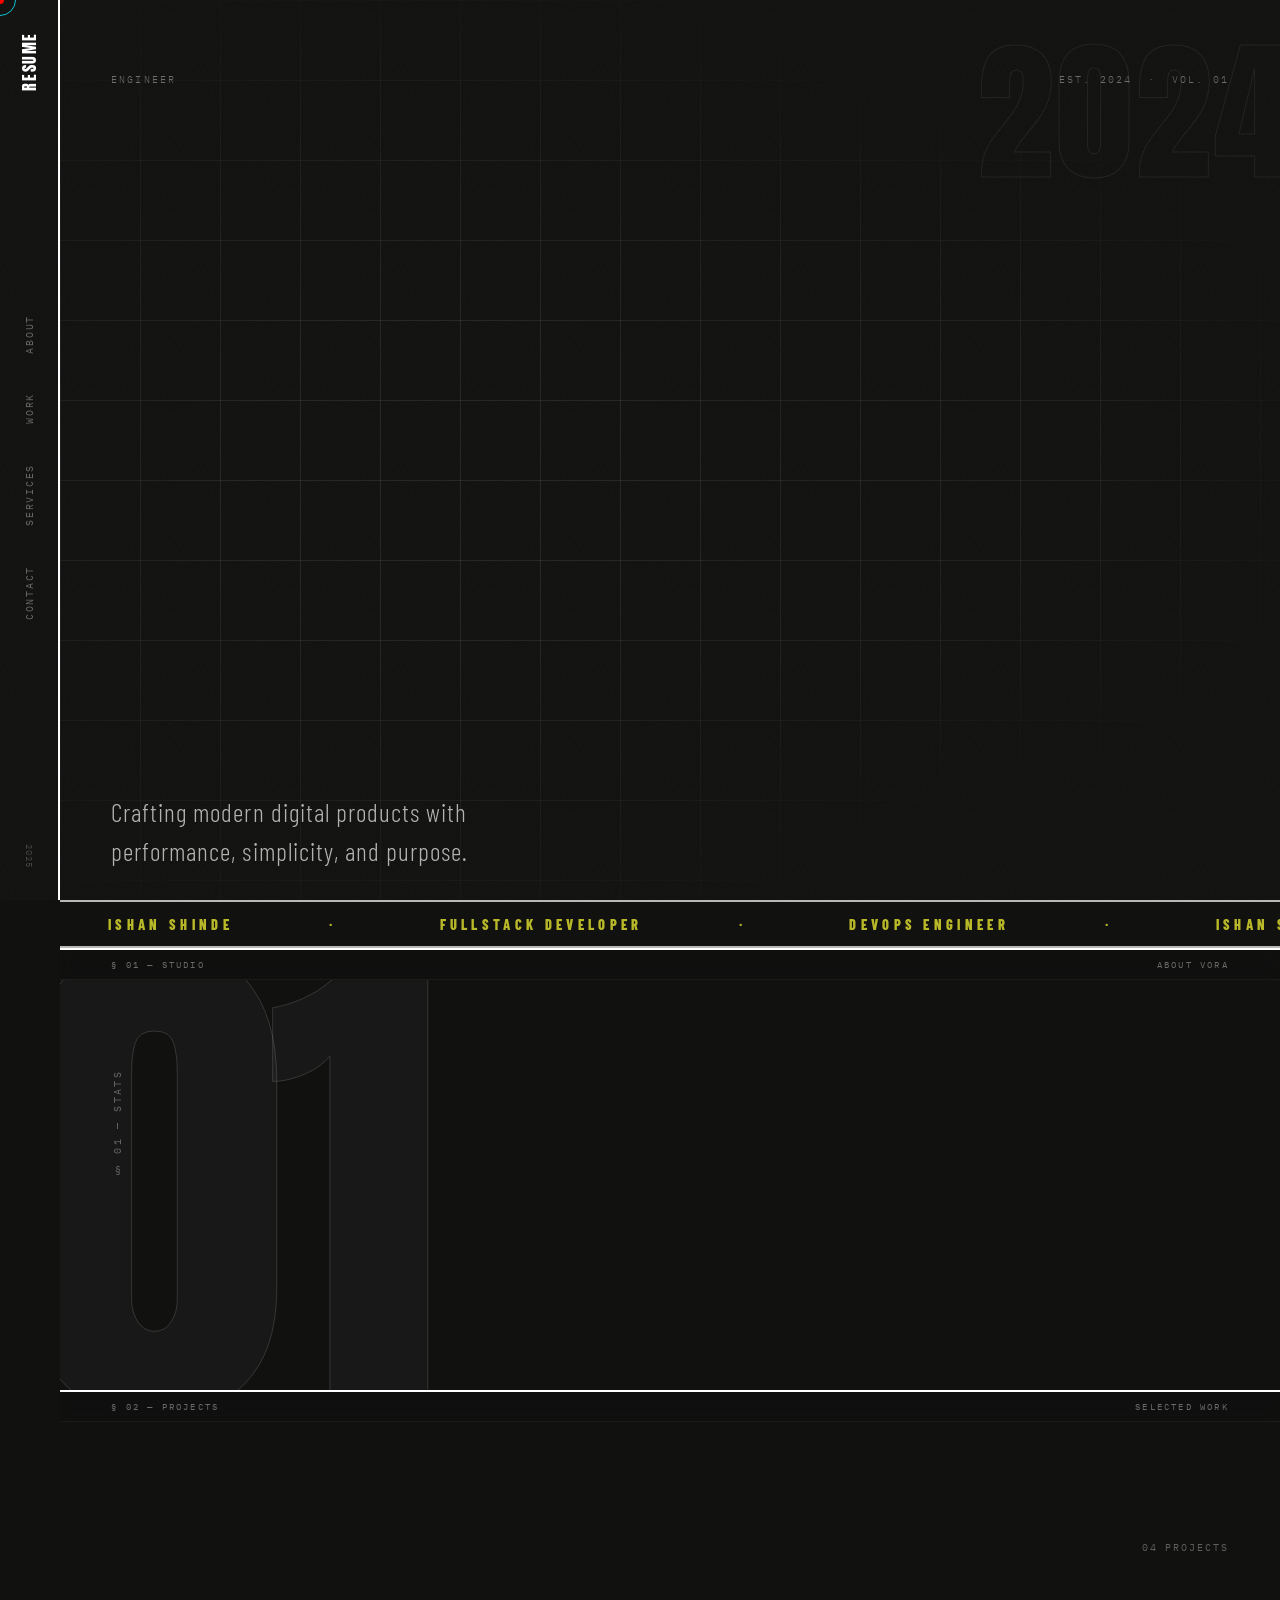
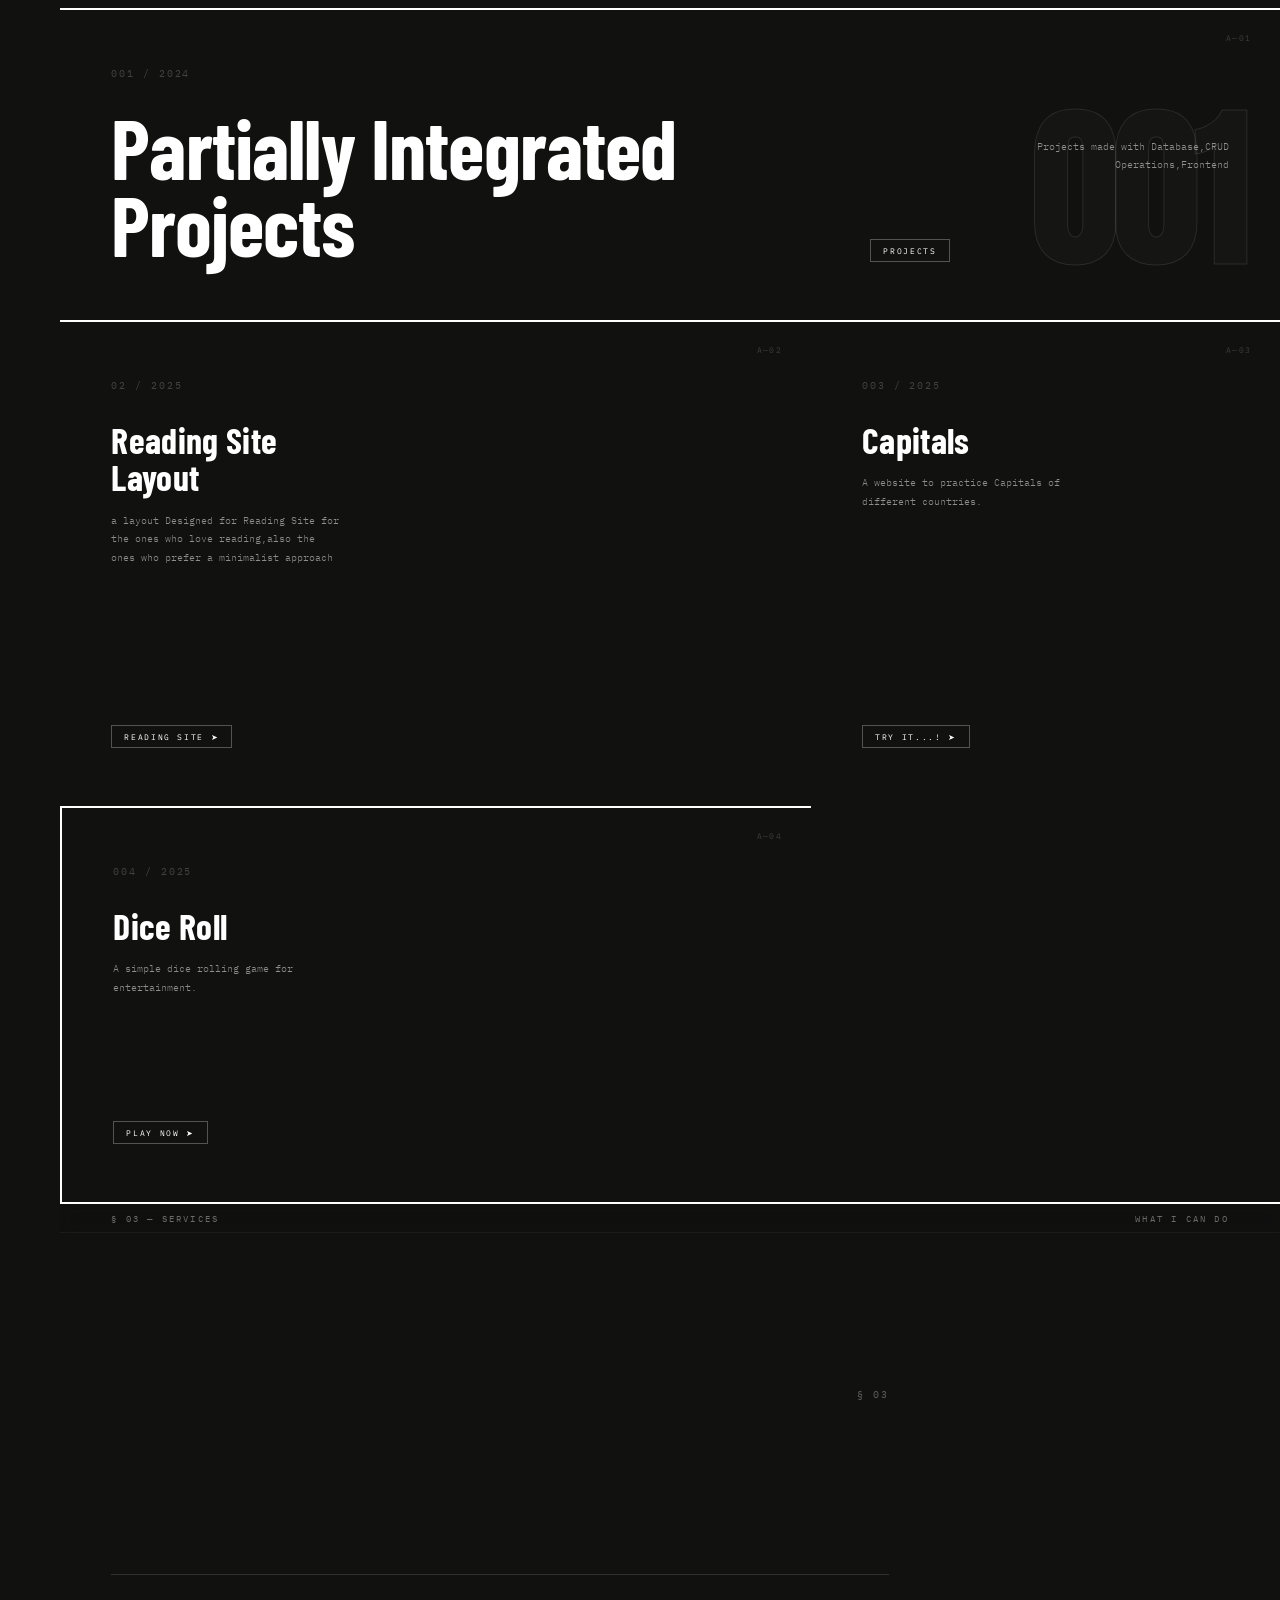
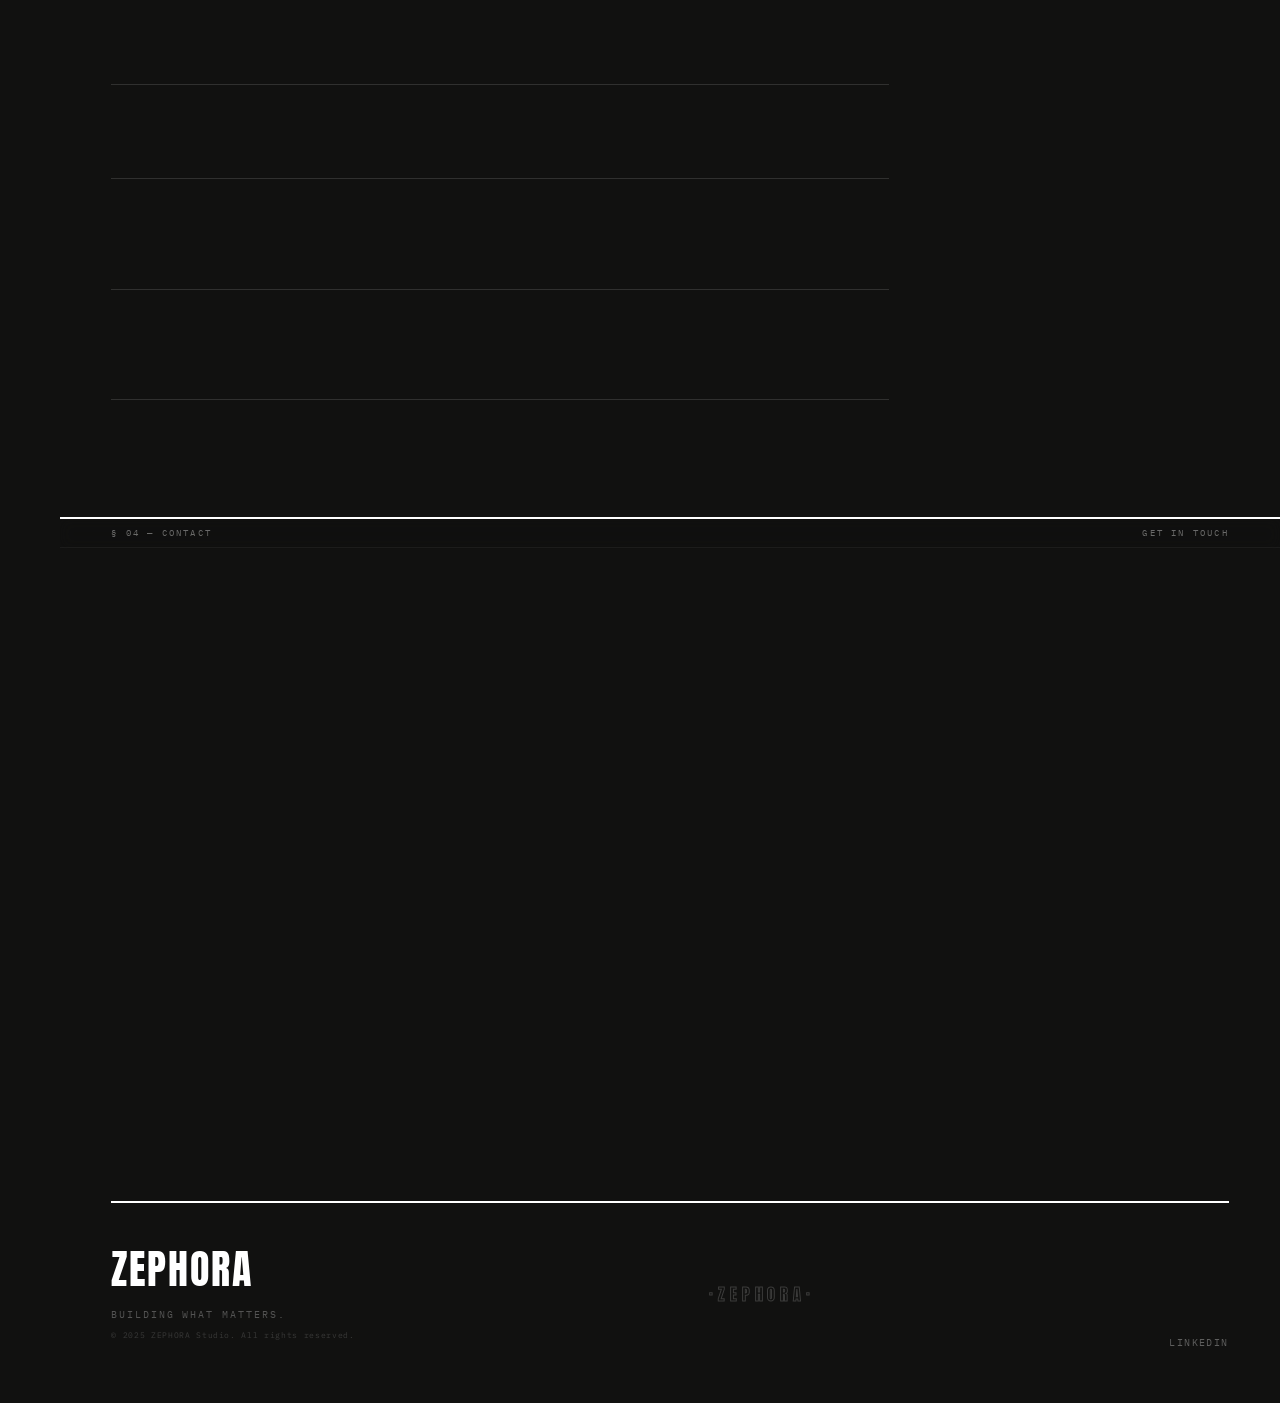
==== index.html @ cb5b9201 "v1.2.2" ====
<!DOCTYPE html>
<html lang="en">
<head>
  <meta charset="UTF-8" />
  <meta name="viewport" content="width=device-width, initial-scale=1.0" />
  <title></title>
  <link rel="preconnect" href="https://fonts.googleapis.com" />
  <link rel="preconnect" href="https://fonts.gstatic.com" crossorigin />
  <link href="https://fonts.googleapis.com/css2?family=Anton&family=IBM+Plex+Mono:wght@300;400;500&family=Barlow+Condensed:wght@300;400;600;700&display=swap" rel="stylesheet" />
  <link rel="stylesheet" href="tooplate-vora-bold-style.css" />

 
</head>
<body>

  <div id="cursor-dot"></div>
  <div id="cursor-ring"></div>

  <div class="page-shell">

    <!-- SIDEBAR -->
    <aside class="sidebar">
      <a href="#hero" class="sidebar__logo">RESUME</a>
      <nav class="sidebar__nav">
        <a href="#about">About</a>
        <a href="#work">Work</a>
        <a href="#services">Services</a>
        <a href="#contact">Contact</a>
      </nav>
      <span class="sidebar__index">2025</span>
    </aside>

    <main class="main">

      <!-- ═══ HERO ═══ -->
      <section id="hero">
        <span class="hero__ghost-year" aria-hidden="true">2024</span>
        <div class="hero__topbar">
          <span>Engineer</span>
          <span>Est. 2024 &nbsp;·&nbsp; Vol. 01</span>
        </div>
        <h1 class="hero__headline" data-reveal>RESUME<span class="invert">.</span></h1>
        <div class="hero__sub">
          <p class="hero__tagline" data-reveal>
           Crafting modern digital products with<br> 
           performance, simplicity, and purpose.
          </p>
          <div class="hero__cta-wrap" data-reveal>
            <span class="hero__scroll">↓ Scroll to explore</span>
            <a href="#work" class="btn">View Work</a>
          </div>
        </div>
      </section>

      <!-- MARQUEE -->
      <div class="marquee-strip">
        <div class="marquee-inner">
          <span>ISHAN SHINDE</span><span>·</span>
          <span>FULLSTACK DEVELOPER</span><span>·</span>
          <span>DEVOPS ENGINEER</span><span>·</span>
          <span>ISHAN SHINDE</span><span>·</span>
          <span>FULLSTACK DEVELOPER</span><span>·</span>
          <span>DEVOPS ENGINEER</span><span>·</span>    
        </div>
      </div>

      <hr class="rule" />

      <!-- ═══ ABOUT ═══ -->
      <div class="sticky-label">
        <span>§ 01 — Studio</span><span>About VORA</span>
      </div>
      <section id="about">
        <span class="about__bg-num" aria-hidden="true">01</span>
        <span class="about__label">§ 01 — STATS</span>
        <div class="about__content">
          <p class="about__text" data-reveal>
            I'm a <strong>Full Stack Developer</strong> and currently focusing on <strong>Devops</strong>.
          </p>
          <div class="about__stats" data-reveal>
            <div class="stat">
              <span class="stat__value">4</span>
              <span class="stat__label">Projects Done</span>
            </div>
            <div class="stat">
              <span class="stat__value">2</span>
              <span class="stat__label">Years Active</span>
            </div>
            <div class="stat">
              <span class="stat__value">1</span>
              <span class="stat__label">Patents Filed</span>
            </div>
          </div>
        </div>
      </section>

      <hr class="rule" />

      <!-- ═══ WORK ═══ -->
      <div class="sticky-label">
        <span>§ 02 — Projects</span><span>Selected Work</span>
      </div>
      <section id="work">
        <div class="work__header">
          <h2 class="section-title" data-reveal>Selected Work</h2>
          <span class="section-meta">04 Projects</span>
        </div>

        <div class="work__grid">

          <!-- Full-width hero project -->
          <div class="work__item">
            <span class="work__item-corner">A—01</span>
            <div class="work__item-content">
              <p class="work__item-num">001 / 2024</p>
              <h3 class="work__item-title">Partially Integrated Projects</h3>
            </div>
            <div class="work__item-aside">
              <span class="work__item-slug"></span>
              <p class="work__item-desc">Projects made with Database,CRUD Operations,Frontend </p>
              <span class="work__item-tag">Projects</span>
            </div>
          </div>

          <div class="work__item">
            <span class="work__item-corner">A—02</span>
            <div class="work__item-content">
              <p class="work__item-num">02 / 2025</p>
              <h3 class="work__item-title">Reading Site<br>Layout</h3>
              <p class="work__item-desc">a layout Designed for Reading Site for the ones who love reading,also the ones who prefer a minimalist approach</p>
            </div>
            <a href="https://ishan-053.github.io/READING-SITE/" class="work__item-tag">Reading Site ➤</a>
          </div>

          <div class="work__item">
            <span class="work__item-corner">A—03</span>
            <div class="work__item-content">
              <p class="work__item-num">003 / 2025</p>
              <h3 class="work__item-title">Capitals</h3>
              <p class="work__item-desc">A website to practice Capitals of different countries.</p>
            </div>
            <a href="https://ishan-053.github.io/CAPITALS/" class="work__item-tag">Try It...! ➤</a>
          </div>

          <div class="work__item">
            <span class="work__item-corner">A—04</span>
            <div class="work__item-content">
              <p class="work__item-num">004 / 2025</p>
              <h3 class="work__item-title">Dice Roll</h3>
              <p class="work__item-desc">A simple dice rolling game for entertainment.</p>
            </div>
            <a href="https://ishan-053.github.io/dice-roll/" class="work__item-tag">Play Now ➤</a>
          </div>

        </div>
      </section>

      <hr class="rule" />

      <!-- ═══ SERVICES ═══ -->
      <div class="sticky-label">
        <span>§ 03 — Services</span><span>What I Can Do</span>
      </div>
      <section id="services">
        <div class="services__body">

          <!-- LEFT: service list -->
          <div class="services__left">
            <div class="services__header">
              <h2 class="section-title" data-reveal>What I Can Do</h2>
              <span class="section-meta">§ 03</span>
            </div>
            <div class="services__list">

              <div class="service-row" data-reveal data-svc="1">
                <span class="service-row__num">01</span>
                <span class="service-row__name">Landing Pages &amp; Websites</span>
                <span class="service-row__desc">Fast, responsive sites for<br>portfolios, startups, and businesses</span>
                <span class="service-row__arrow">→</span>
              </div>
              <div class="service-panel" id="svc-1">
                <div class="service-panel__inner">
                  <div class="sp-block">
                    <span class="sp-block__label">Deliverable</span>
                    <div class="sp-block__body">
                      <span class="sp-block__title">Modern Responsive Website</span>
                      <p class="sp-block__text">A clean, mobile-friendly website with clear sections, contact forms, and smooth user experience for your business or personal brand.</p>
                    </div>
                  </div>
                  <div class="sp-block">
                    <span class="sp-block__label">Process</span>
                    <div class="sp-block__body">
                      <span class="sp-block__title">Plan → Build → Test → Launch</span>
                      <p class="sp-block__text">I turn your idea into a simple website, make sure it works well on all devices, and help you publish it confidently.</p>
                    </div>
                  </div>
                  <div class="sp-block">
                    <span class="sp-block__label">Timeline</span>
                    <div class="sp-block__body">
                      <span class="sp-block__title">3 – 7 Days</span>
                      <p class="sp-block__text">Perfect for small business sites, portfolios, landing pages, and simple product pages.</p>
                    </div>
                  </div>
                </div>
              </div>

              <div class="service-row" data-reveal data-svc="2">
                <span class="service-row__num">02</span>
                <span class="service-row__name">UI Development from Figma</span>
                <span class="service-row__desc">Convert designs into working<br>HTML, CSS, and JavaScript pages</span>
                <span class="service-row__arrow">→</span>
              </div>
              <div class="service-panel" id="svc-2">
                <div class="service-panel__inner">
                  <div class="sp-block">
                    <span class="sp-block__label">Deliverable</span>
                    <div class="sp-block__body">
                      <span class="sp-block__title">Pixel-Ready Frontend</span>
                      <p class="sp-block__text">I implement your design into a live, interactive frontend using modern web technologies and responsive layout practices.</p>
                    </div>
                  </div>
                  <div class="sp-block">
                    <span class="sp-block__label">Process</span>
                    <div class="sp-block__body">
                      <span class="sp-block__title">Design → Code → Refine</span>
                      <p class="sp-block__text">I translate each section, button, and interaction into a working interface and adjust details based on feedback.</p>
                    </div>
                  </div>
                  <div class="sp-block">
                    <span class="sp-block__label">Timeline</span>
                    <div class="sp-block__body">
                      <span class="sp-block__title">2 – 5 Days</span>
                      <p class="sp-block__text">Best for landing pages, dashboards, marketing pages, and simple web interfaces.</p>
                    </div>
                  </div>
                </div>
              </div>

              <div class="service-row" data-reveal data-svc="3">
                <span class="service-row__num">03</span>
                <span class="service-row__name">Bug Fixing &amp; Maintenance</span>
                <span class="service-row__desc">Fix broken UI, errors, and<br>small issues quickly</span>
                <span class="service-row__arrow">→</span>
              </div>
              <div class="service-panel" id="svc-3">
                <div class="service-panel__inner">
                  <div class="sp-block">
                    <span class="sp-block__label">Deliverable</span>
                    <div class="sp-block__body">
                      <span class="sp-block__title">Resolved Website Issues</span>
                      <p class="sp-block__text">I troubleshoot bugs, fix broken styling, repair forms, and help keep your site stable and functional.</p>
                    </div>
                  </div>
                  <div class="sp-block">
                    <span class="sp-block__label">Process</span>
                    <div class="sp-block__body">
                      <span class="sp-block__title">Inspect → Reproduce → Fix → Verify</span>
                      <p class="sp-block__text">I identify the problem, apply the smallest reliable fix, and check that it works in the browser.</p>
                    </div>
                  </div>
                  <div class="sp-block">
                    <span class="sp-block__label">Timeline</span>
                    <div class="sp-block__body">
                      <span class="sp-block__title">1 – 3 Days</span>
                      <p class="sp-block__text">Useful for quick fixes, website updates, and ongoing support requests.</p>
                    </div>
                  </div>
                </div>
              </div>

              <div class="service-row" data-reveal data-svc="4">
                <span class="service-row__num">04</span>
                <span class="service-row__name">API Integration &amp; Forms</span>
                <span class="service-row__desc">Connect websites to APIs,<br>email tools, and databases</span>
                <span class="service-row__arrow">→</span>
              </div>
              <div class="service-panel" id="svc-4">
                <div class="service-panel__inner">
                  <div class="sp-block">
                    <span class="sp-block__label">Deliverable</span>
                    <div class="sp-block__body">
                      <span class="sp-block__title">Connected Web Experience</span>
                      <p class="sp-block__text">I can connect your site to forms, payment services, email platforms, and simple REST APIs so it becomes more functional.</p>
                    </div>
                  </div>
                  <div class="sp-block">
                    <span class="sp-block__label">Process</span>
                    <div class="sp-block__body">
                      <span class="sp-block__title">Endpoint → Connect → Test</span>
                      <p class="sp-block__text">I handle the integration, verify the data flow, and make sure the feature works as expected.</p>
                    </div>
                  </div>
                  <div class="sp-block">
                    <span class="sp-block__label">Timeline</span>
                    <div class="sp-block__body">
                      <span class="sp-block__title">2 – 6 Days</span>
                      <p class="sp-block__text">Ideal for contact forms, newsletter signup, bookings, and basic third-party apps.</p>
                    </div>
                  </div>
                </div>
              </div>

              <div class="service-row" data-reveal data-svc="5">
                <span class="service-row__num">05</span>
                <span class="service-row__name">Basic Backend &amp; Deployment</span>
                <span class="service-row__desc">Simple databases, admin panels,<br>and live deployment support</span>
                <span class="service-row__arrow">→</span>
              </div>
              <div class="service-panel" id="svc-5">
                <div class="service-panel__inner">
                  <div class="sp-block">
                    <span class="sp-block__label">Deliverable</span>
                    <div class="sp-block__body">
                      <span class="sp-block__title">Simple Full-Stack Feature</span>
                      <p class="sp-block__text">I can build lightweight backend functionality such as user data handling, CRUD actions, and simple dashboards for small projects.</p>
                    </div>
                  </div>
                  <div class="sp-block">
                    <span class="sp-block__label">Process</span>
                    <div class="sp-block__body">
                      <span class="sp-block__title">Setup → Build → Deploy</span>
                      <p class="sp-block__text">I set up the backend structure, connect it to a database, and deploy it so the client can use it live.</p>
                    </div>
                  </div>
                  <div class="sp-block">
                    <span class="sp-block__label">Timeline</span>
                    <div class="sp-block__body">
                      <span class="sp-block__title">4 – 10 Days</span>
                      <p class="sp-block__text">Great for MVPs, internal tools, dashboards, and early-stage product features.</p>
                    </div>
                  </div>
                </div>
              </div>

            </div>
          </div>

          <!-- RIGHT: content panel -->
          <div class="services__right" data-reveal>
            <div class="srv-panel__block">
              <span class="srv-panel__label">My Approach</span>
              <h3 class="srv-panel__heading">I help clients move from idea to working web solution.</h3>
              <hr class="srv-panel__divider" style="margin-top:1rem;" />
              <p class="srv-panel__text" style="margin-top:1rem;">
                I focus on practical delivery: clear communication, simple implementation,
                and dependable results for small projects and early-stage products.
              </p>
            </div>
            <hr class="srv-panel__divider" />
            <div class="srv-panel__block">
              <span class="srv-panel__label">What Clients Usually Need</span>
              <ul class="srv-panel__list">
                <li>Landing pages or simple websites</li>
                <li>Frontend implementation from a design</li>
                <li>Bug fixes and maintenance support</li>
                <li>Basic API and form integrations</li>
                <li>Simple deployment and hosting setup</li>
              </ul>
            </div>
            <hr class="srv-panel__divider" />
            <div class="srv-panel__block">
              <span class="srv-panel__label">Typical Timeline</span>
              <p class="srv-panel__text">
                Brand Identity — 6–10 weeks<br>
                Visual System — 4–6 weeks<br>
                Full Studio Engagement — 12–20 weeks
              </p>
            </div>
            <a href="#contact" class="srv-panel__cta">Start a project →</a>
          </div>

        </div>
      </section>

      <hr class="rule" />

      <!-- ═══ CONTACT ═══ -->
      <div class="sticky-label">
        <span>§ 04 — Contact</span><span>Get in Touch</span>
      </div>
      <section id="contact">
        <div class="contact__info" data-reveal>
          <div class="contact__info-col">
            <span class="contact__info-label">Get in Touch</span>
            <span class="contact__info-value">shindeishan14@gmail.com</span>
            <span class="contact__info-value">+91 8600843132</span>
            <span class="contact__info-label" style="margin-top:1.2rem;">Location</span>
            <span class="contact__info-value">Sangli,Maharashtra,India<br>+ Remote Worldwide</span>
          </div>
          <div class="contact__info-col">
            <div class="resume-download">
              <span class="contact__info-label">Resume</span>
              <a href="https://drive.google.com/file/d/1bhc3kxwkKiTZFRubf6QKxudIimbwdnNY/view?usp=drive_link" download class="resume-download__link">Download Resume</a>
              <p class="resume-download__text">A quick overview of my skills, experience, and projects for clients and recruiters.</p>
            </div>
            <p class="contact__manifesto">
              Good design is never decoration.<br>
              It is the <em>clearest possible</em><br>
              expression of what something is.
            </p>
          </div>
        </div>

        <div class="contact__big" data-reveal>
          <a href="mailto:shindeishan14@gmail.com">Let's&nbsp;Talk</a>
        </div>

        <div class="footer-bar">
          <div class="footer-bar__left">
            <span class="footer-logo">ZEPHORA</span>
            <span class="footer-tagline">Building what matters.</span>
            <span class="footer-copy">© 2025 ZEPHORA Studio. All rights reserved.</span>
            <a href="https://www.tooplate.com/view/2161-vora-bold" rel="nofollow" target="_blank" class="footer-tooplate"></a>
          </div>
          <span class="footer-bar__center" aria-hidden="true">·ZEPHORA·</span>
          <div class="footer-bar__right">
            <a href="https://linkedin.com/in/ishan-shinde-718022376" class="footer-link">LinkedIn</a>
          </div>
        </div>
      </section>

    </main>
  </div>

  <script src="tooplate-vora-bold-script.js"></script>

</body>
</html>
---- tooplate-vora-bold-style.css ----
/*
Tooplate 2161 Vora Bold
https://www.tooplate.com/view/2161-vora-bold
Free HTML CSS Template
*/

*, *::before, *::after { margin: 0; padding: 0; box-sizing: border-box; }

:root {
  --black:     #111110;
  --white:     #ffffff;
  --rule:      2px solid #ffffff;
  --rule-thin: 1px solid rgba(255,255,255,0.13);
  --sidebar:   60px;
  --mono:      'IBM Plex Mono', monospace;
  --condensed: 'Barlow Condensed', sans-serif;
  --display:   'Anton', sans-serif;
}

html { scroll-behavior: smooth; }

body {
  background: var(--black);
  color: var(--white);
  font-family: var(--mono);
  overflow-x: hidden;
  cursor: none;
}

/* Kill browser default blue on ALL links */
a { color: inherit; text-decoration: none; }

/* NOISE TEXTURE OVERLAY */
body::before {
  content: '';
  position: fixed; inset: 0;
  z-index: 1000; pointer-events: none;
  opacity: 0.038;
  background-image: url("data:image/svg+xml,%3Csvg viewBox='0 0 256 256' xmlns='http://www.w3.org/2000/svg'%3E%3Cfilter id='n'%3E%3CfeTurbulence type='fractalNoise' baseFrequency='0.9' numOctaves='4' stitchTiles='stitch'/%3E%3C/filter%3E%3Crect width='100%25' height='100%25' filter='url(%23n)'/%3E%3C/svg%3E");
  background-size: 200px 200px;
}

/* CURSOR */
#cursor-dot {
  position: fixed; top: 0; left: 0;
  width: 8px; height: 8px;
  background: red; border-radius: 50%;
  pointer-events: none; z-index: 9999;
  transform: translate(-50%, -50%);
}
#cursor-ring {
  position: fixed; top: 0; left: 0;
  width: 32px; height: 32px;
  border: 1px solid rgba(12, 202, 219, 0.96); border-radius: 50%;
  pointer-events: none; z-index: 9998;
  transform: translate(-50%, -50%);
  transition: transform 0.18s ease, border-color 0.18s ease;
}

/* LAYOUT */
.page-shell { display: flex; min-height: 100vh; }

/* SIDEBAR */
.sidebar {
  position: fixed; top: 0; left: 0;
  width: var(--sidebar); height: 100vh;
  border-right: var(--rule);
  display: flex; flex-direction: column;
  align-items: center; justify-content: space-between;
  padding: 2rem 0; z-index: 100;
  background: var(--black);
}
.sidebar__logo {
  font-family: var(--display);
  font-size: 1rem;
  letter-spacing: 0.1em; writing-mode: vertical-lr;
  transform: rotate(180deg); color: var(--white);
  text-decoration: none;
}
.sidebar__nav { display: flex; flex-direction: column; align-items: center; gap: 2.5rem; }
.sidebar__nav a {
  font-family: var(--mono); font-size: 0.6rem;
  font-weight: 400; letter-spacing: 0.18em;
  text-transform: uppercase; color: var(--white);
  text-decoration: none; writing-mode: vertical-lr;
  transform: rotate(180deg); opacity: 0.35;
  transition: opacity 0.25s ease;
}
.sidebar__nav a.active,
.sidebar__nav a:hover { opacity: 1; }
.sidebar__index {
  font-family: var(--mono); font-size: 0.55rem;
  font-weight: 300; letter-spacing: 0.1em;
  writing-mode: vertical-lr; opacity: 0.22;
}

/* MAIN */
.main { margin-left: var(--sidebar); flex: 1; min-width: 0; overflow-x: hidden; display: flex; flex-direction: column; }
.rule { width: 100%; height: 0; border: none; border-top: var(--rule); }

/* SCROLL REVEAL */
[data-reveal] {
  opacity: 0; transform: translateY(24px);
  transition: opacity 0.75s cubic-bezier(0.16,1,0.3,1),
              transform 0.75s cubic-bezier(0.16,1,0.3,1);
}
[data-reveal].visible { opacity: 1; transform: none; }

/* STICKY SECTION LABEL */
.sticky-label {
  position: sticky; top: 0; z-index: 50;
  background: rgba(17,17,16,0.92);
  backdrop-filter: blur(6px);
  border-bottom: var(--rule-thin);
  padding: 0.55rem 4vw;
  font-family: var(--mono); font-size: 0.55rem;
  letter-spacing: 0.25em; text-transform: uppercase;
  opacity: 0.38; display: flex; justify-content: space-between;
}

/* ══════════════════════════
   HERO
══════════════════════════ */
#hero {
  min-height: 100vh; padding: 0 4vw 0 4vw;
  display: flex; flex-direction: column;
  justify-content: space-between;
  overflow: hidden; position: relative;
}

/* Graph-paper grid lines */
#hero::before {
  content: ''; position: absolute; inset: 0; pointer-events: none;
  background-image:
    linear-gradient(rgba(255,255,255,0.09) 1px, transparent 1px),
    linear-gradient(90deg, rgba(255,255,255,0.09) 1px, transparent 1px);
  background-size: 80px 80px;
  mask-image:
    radial-gradient(ellipse 55% 60% at 30% 52%, rgba(0,0,0,0.95) 30%, transparent 100%),
    radial-gradient(ellipse 40% 50% at 75% 50%, rgba(0,0,0,0.7) 20%, transparent 80%);
  mask-composite: add;
  -webkit-mask-image:
    radial-gradient(ellipse 55% 60% at 30% 52%, rgba(0,0,0,0.95) 30%, transparent 100%),
    radial-gradient(ellipse 40% 50% at 75% 50%, rgba(0,0,0,0.7) 20%, transparent 80%);
  -webkit-mask-composite: source-over;
}

/* Ghost year — top-right counterweight */
.hero__ghost-year {
  position: absolute; top: 4vh; right: -1vw;
  font-family: var(--display);
  font-size: clamp(6rem, 12vw, 13rem);
  line-height: 1;
  -webkit-text-stroke: 1px rgba(255,255,255,0.07);
  color: transparent;
  letter-spacing: 0.02em;
  pointer-events: none; user-select: none; z-index: 0;
}

.hero__topbar {
  display: flex; justify-content: space-between; align-items: flex-start;
  font-family: var(--mono); font-size: 0.65rem; font-weight: 300;
  letter-spacing: 0.2em; text-transform: uppercase; opacity: 0.38;
  padding-top: 8vh; position: relative; z-index: 1;
}
.hero__headline {
  font-family: var(--display);
  font-size: clamp(18vw, 22vw, 26vw);
  line-height: 0.88; letter-spacing: -0.02em;
  white-space: nowrap; overflow: visible;
  margin-right: -8vw; position: relative; z-index: 1;
}
.hero__headline span.invert {
  -webkit-text-stroke: 2px var(--white);
  color: transparent;
}
.hero__sub {
  display: flex; justify-content: space-between;
  align-items: flex-end; padding-bottom: 6vh;
  margin-top: auto; position: relative; z-index: 1;
}
.hero__tagline {
  font-family: var(--condensed);
  font-size: clamp(1rem, 2.2vw, 1.6rem);
  font-weight: 300; letter-spacing: 0.04em;
  max-width: 38vw; line-height: 1.5; opacity: 0.68;
}
.hero__cta-wrap { display: flex; flex-direction: column; align-items: flex-end; gap: 1rem; }
.hero__scroll { font-family: var(--mono); font-size: 0.6rem; letter-spacing: 0.25em; text-transform: uppercase; opacity: 0.28; }
.btn {
  font-family: var(--mono); font-size: 0.7rem; font-weight: 500;
  letter-spacing: 0.18em; text-transform: uppercase;
  color: var(--black); background: var(--white);
  border: none; padding: 0.85rem 2rem;
  cursor: none; text-decoration: none; display: inline-block;
  transition: background 0.2s ease, color 0.2s ease;
}
.btn:hover { background: transparent; color: var(--white); outline: 1px solid var(--white); }

/* MARQUEE */
.marquee-strip {
  border-top: var(--rule); border-bottom: var(--rule);
  overflow: hidden; padding: 0.85rem 0; white-space: nowrap;
  font-family: var(--condensed); font-size: 0.9rem;
  font-weight: 800; letter-spacing: 0.3em;
  text-transform: uppercase; opacity: 0.7;
  color: #ffff33;
}
.marquee-inner { display: inline-block; animation: marquee 28s linear infinite; }
.marquee-inner span { margin: 0 3rem; }
@keyframes marquee { 0% { transform: translateX(0); } 100% { transform: translateX(-50%); } }

/* ══════════════════════════
   ABOUT
══════════════════════════ */
#about {
  padding: 10vh 4vw; display: flex; gap: 4vw;
  align-items: flex-start; position: relative; overflow: hidden;
}

.about__bg-num {
  position: absolute; left: -3vw; top: 50%;
  transform: translateY(-50%);
  font-family: var(--display);
  font-size: clamp(32vw, 42vw, 48vw);
  line-height: 1;
  -webkit-text-stroke: 1px rgba(255,255,255,0.14);
  color: rgba(255,255,255,0.03);
  pointer-events: none; user-select: none;
  letter-spacing: -0.04em; z-index: 0;
}

.about__label {
  font-family: var(--mono); font-size: 0.6rem;
  letter-spacing: 0.25em; text-transform: uppercase;
  opacity: 0.32; writing-mode: vertical-lr;
  transform: rotate(180deg); padding-top: 0.3rem;
  flex-shrink: 0; position: relative; z-index: 1;
}
.about__content {
  flex: 1; min-width: 0; display: flex; flex-direction: column;
  gap: 3rem; position: relative; z-index: 1;
}
.about__text {
  font-family: var(--condensed);
  font-size: clamp(1.5rem, 2.8vw, 2.4rem);
  font-weight: 300; line-height: 1.45;
  max-width: 72ch; letter-spacing: 0.01em;
  word-wrap: break-word; overflow-wrap: break-word;
}
.about__text strong { font-weight: 700; }

.about__stats {
  display: flex; gap: 0; flex-wrap: wrap;
  padding-top: 2.5rem; border-top: var(--rule-thin);
}
.stat {
  display: flex; flex-direction: column; gap: 0.4rem;
  flex: 1; min-width: 100px; padding: 0 2.5vw;
  border-right: var(--rule-thin);
}
.stat:first-child { padding-left: 0; }
.stat:last-child { border-right: none; }
.stat__value {
  font-family: var(--display); font-size: clamp(2rem, 3.5vw, 3.2rem);
  color: #ffffff;
}
.stat__label {
  font-family: var(--mono); font-size: 0.75rem; letter-spacing: 0.2em;
  text-transform: uppercase; opacity: 0.32; color: #ffffff;
}

/* ══════════════════════════
   WORK
══════════════════════════ */
#work { padding: 0; }
.work__header {
  padding: 6vh 4vw 4vh 4vw;
  display: flex; justify-content: space-between; align-items: baseline;
}
.section-title { font-family: var(--display); font-size: clamp(2.5rem, 5vw, 5rem); letter-spacing: 0.02em; }
.section-meta { font-family: var(--mono); font-size: 0.6rem; letter-spacing: 0.2em; text-transform: uppercase; opacity: 0.32; }

.work__grid {
  display: grid;
  grid-template-columns: 1.6fr 1fr;
}

.work__item {
  padding: 4.5vw 4vw; border-top: var(--rule);
  position: relative; overflow: hidden;
  min-height: 44vh;
  display: flex; flex-direction: column; justify-content: space-between;
}
.work__item:nth-child(1) {
  grid-column: 1 / -1;
  flex-direction: row; align-items: flex-end;
  gap: 4vw; min-height: 34vh;
  transition: background 0.4s ease;
}
.work__item:nth-child(3) { min-height: 54vh; }
.work__item:nth-child(2) { border-left: none; }
.work__item:nth-child(3) { border-left: none; }
.work__item:nth-child(4) { border-left: var(--rule); }

.work__item::before {
  content: ''; position: absolute; inset: 0;
  background: var(--white); transform: scaleY(0);
  transform-origin: bottom;
  transition: transform 0.45s cubic-bezier(0.16, 1, 0.3, 1);
}
.work__item:hover::before { transform: scaleY(1); }
.work__item:hover .work__item-content,
.work__item:hover .work__item-aside { color: var(--black); }
.work__item:hover .work__item-num { color: var(--black); opacity: 0.18; }
.work__item:hover .work__item-tag { border-color: rgba(0,0,0,0.25); color: var(--black); }
.work__item:hover .work__item-corner { color: var(--black); }

/* Featured item 1 — no flood fill, outline stroke hover */
.work__item:nth-child(1)::before { display: none; }
.work__item:nth-child(1):hover { background: rgba(255,255,255,0.04); }
.work__item:nth-child(1):hover .work__item-title {
  -webkit-text-stroke: 1.5px var(--white);
  color: transparent;
}
.work__item:nth-child(1) .work__item-title {
  transition: -webkit-text-stroke 0.35s ease, color 0.35s ease;
}
.work__item:nth-child(1) .work__item-aside { position: relative; }
.work__item:nth-child(1) .work__item-aside::before {
  content: '001';
  position: absolute; bottom: -1rem; right: -1rem;
  font-family: var(--display);
  font-size: clamp(8rem, 14vw, 16rem);
  line-height: 1;
  -webkit-text-stroke: 1px rgba(255,255,255,0.1);
  color: rgba(255,255,255,0.02);
  pointer-events: none; user-select: none;
  letter-spacing: -0.04em; z-index: 0;
}

.work__item-corner {
  position: absolute; top: 1.4rem; right: 1.8rem;
  font-family: var(--mono); font-size: 0.52rem;
  letter-spacing: 0.15em; opacity: 0.18;
  transition: color 0.45s ease, opacity 0.45s ease;
  z-index: 1;
}
.work__item-content {
  position: relative; z-index: 1;
  transition: color 0.45s ease;
  display: flex; flex-direction: column;
}
.work__item:nth-child(1) .work__item-content { flex: 1; }
.work__item-num {
  font-family: var(--mono); font-size: 0.6rem;
  letter-spacing: 0.2em; opacity: 0.2;
  margin-bottom: 1.8rem;
  transition: color 0.45s ease, opacity 0.45s ease;
}
.work__item-title {
  font-family: var(--condensed);
  font-size: clamp(1.6rem, 2.8vw, 2.6rem);
  font-weight: 700; line-height: 1.04;
  letter-spacing: 0.01em; margin-bottom: 1rem;
}
.work__item:nth-child(1) .work__item-title {
  font-size: clamp(3.2rem, 6.5vw, 6rem);
  line-height: 0.92; letter-spacing: -0.01em;
  margin-bottom: 0;
}
.work__item-slug {
  font-family: var(--mono); font-size: 0.52rem;
  letter-spacing: 0.22em; text-transform: uppercase;
  opacity: 0.32; padding-bottom: 0.8rem;
  border-bottom: 1px solid rgba(255,255,255,0.15);
  margin-bottom: 1rem;
}
.work__item:hover .work__item-slug { opacity: 0.5; }
.work__item-desc {
  font-family: var(--mono); font-size: 0.62rem;
  font-weight: 300; line-height: 1.88; opacity: 0.52;
  max-width: 38ch;
}
.work__item-tag {
  font-family: var(--mono); font-size: 0.52rem;
  letter-spacing: 0.2em; text-transform: uppercase;
  border: 1px solid rgba(255,255,255,0.28);
  padding: 0.32rem 0.75rem; display: inline-block;
  margin-top: 2.5rem; align-self: flex-start;
  position: relative; z-index: 1;
  transition: border-color 0.45s ease, color 0.45s ease;
}
.work__item-aside {
  position: relative; z-index: 1;
  display: flex; flex-direction: column;
  align-items: flex-end; justify-content: flex-end;
  gap: 1.5rem; flex-shrink: 0; min-width: 28vw;
  transition: color 0.45s ease;
}
.work__item-aside .work__item-desc { text-align: right; }

/* ══════════════════════════
   SERVICES
══════════════════════════ */
#services { padding: 0; }

.services__body {
  display: grid;
  grid-template-columns: 1fr 340px;
}
.services__left { padding: 10vh 4vw; }
.services__header { display: flex; justify-content: space-between; align-items: baseline; margin-bottom: 5vh; }
.services__list { display: flex; flex-direction: column; }

.service-row {
  display: flex; align-items: center;
  padding: 2.4vh 0; border-bottom: var(--rule-thin);
  gap: 2rem; cursor: none;
  transition: padding-left 0.32s ease;
}
.service-row:hover { padding-left: 1.2rem; }
.service-row__num {
  font-family: var(--mono); font-size: 0.58rem;
  opacity: 0.2; letter-spacing: 0.15em;
  flex-shrink: 0; width: 3ch;
}
.service-row__name {
  font-family: var(--condensed); flex: 1;
  font-size: clamp(1.4rem, 2.5vw, 2.2rem);
  font-weight: 600; letter-spacing: 0.02em;
}
.service-row__desc {
  font-family: var(--mono); font-size: 0.6rem;
  font-weight: 300; opacity: 0.4; letter-spacing: 0.08em;
  max-width: 28ch; text-align: right; line-height: 1.7;
}
.service-row__arrow {
  font-size: 1rem; opacity: 0.22; flex-shrink: 0;
  transition: transform 0.3s ease, opacity 0.3s ease;
}
.service-row:hover .service-row__arrow { transform: translateX(5px); opacity: 1; }
.service-row.open .service-row__arrow { transform: rotate(90deg); opacity: 1; }

/* Accordion */
.service-panel {
  display: grid;
  grid-template-rows: 0fr;
  transition: grid-template-rows 0.55s cubic-bezier(0.16,1,0.3,1);
  border-bottom: var(--rule-thin);
}
.service-panel.open { grid-template-rows: 1fr; }

.service-panel__inner {
  overflow: hidden;
  display: flex; flex-direction: column; gap: 0;
  padding: 0 0 0 calc(3ch + 2rem);
  transition: padding 0.55s cubic-bezier(0.16,1,0.3,1);
}
.service-panel.open .service-panel__inner {
  padding: 2vh 0 3vh calc(3ch + 2rem);
}

.sp-block {
  display: grid;
  grid-template-columns: 140px 1fr;
  gap: 0 3vw;
  align-items: baseline;
  padding: 1.2vh 0;
  border-bottom: var(--rule-thin);
}
.sp-block:last-child { border-bottom: none; }
.sp-block__label {
  font-family: var(--mono); font-size: 0.5rem;
  letter-spacing: 0.22em; text-transform: uppercase;
  opacity: 0.28; padding-top: 0.15rem;
  align-self: start; flex-shrink: 0;
}
.sp-block__body { display: flex; flex-direction: column; gap: 0.25rem; min-width: 0; }
.sp-block__title {
  font-family: var(--condensed); font-weight: 600;
  font-size: clamp(0.95rem, 1.4vw, 1.15rem);
  line-height: 1.2; word-wrap: break-word;
}
.sp-block__text {
  font-family: var(--mono); font-size: 0.58rem;
  font-weight: 300; line-height: 1.82; opacity: 0.45;
  word-wrap: break-word; overflow-wrap: break-word;
}

/* Services right panel */
.services__right {
  border-left: var(--rule);
  padding: 10vh 2.5vw;
  display: flex; flex-direction: column;
  justify-content: space-between; gap: 3rem;
}
.srv-panel__label {
  font-family: var(--mono); font-size: 0.52rem;
  letter-spacing: 0.25em; text-transform: uppercase;
  opacity: 0.28; margin-bottom: 1rem; display: block;
}
.srv-panel__block { display: flex; flex-direction: column; gap: 0.5rem; }
.srv-panel__heading {
  font-family: var(--condensed); font-weight: 700;
  font-size: clamp(1.1rem, 1.8vw, 1.5rem);
  line-height: 1.15; letter-spacing: 0.01em;
}
.srv-panel__text {
  font-family: var(--mono); font-size: 0.6rem;
  font-weight: 300; line-height: 1.85; opacity: 0.48;
}
.srv-panel__divider { width: 100%; height: 0; border: none; border-top: var(--rule-thin); }
.srv-panel__list { display: flex; flex-direction: column; gap: 0.65rem; list-style: none; }
.srv-panel__list li {
  font-family: var(--mono); font-size: 0.58rem;
  font-weight: 300; opacity: 0.5; letter-spacing: 0.06em;
  padding-left: 1rem; position: relative; line-height: 1.5;
}
.srv-panel__list li::before { content: '—'; position: absolute; left: 0; opacity: 0.35; }
.srv-panel__cta {
  display: inline-block; margin-top: auto;
  font-family: var(--mono); font-size: 0.6rem;
  font-weight: 500; letter-spacing: 0.2em;
  text-transform: uppercase; color: var(--white);
  opacity: 0.5;
  border-bottom: 1px solid rgba(255,255,255,0.2);
  padding-bottom: 0.3rem;
  transition: opacity 0.25s ease, border-color 0.25s ease;
}
.srv-panel__cta:hover { opacity: 1; border-color: var(--white); }

/* ══════════════════════════
   CONTACT
══════════════════════════ */
#contact { padding: 10vh 4vw 6vh 4vw; display: flex; flex-direction: column; gap: 5vh; }

.contact__info {
  display: grid; grid-template-columns: 1fr 1fr;
  gap: 4vw; padding-bottom: 5vh;
  border-bottom: var(--rule-thin);
}
.contact__info-col { display: flex; flex-direction: column; gap: 0.75rem; }
.resume-download {
  display: flex; flex-direction: column; gap: 0.6rem;
  padding: 1.2rem 1.4rem; border: 1px solid rgba(255,255,255,0.18);
  margin-bottom: 1.5rem;
}
.resume-download__link {
  font-family: var(--mono); font-size: 0.7rem;
  font-weight: 600; letter-spacing: 0.2em; text-transform: uppercase;
  color: var(--white); display: inline-block; width: fit-content;
  border-bottom: 1px solid rgba(255,255,255,0.3); padding-bottom: 0.2rem;
}
.resume-download__text {
  font-family: var(--mono); font-size: 0.56rem; line-height: 1.7;
  opacity: 0.5; max-width: 34ch;
}
.contact__info-label {
  font-family: var(--mono); font-size: 0.52rem;
  letter-spacing: 0.25em; text-transform: uppercase;
  opacity: 0.26; margin-bottom: 0.3rem;
}
.contact__info-value {
  font-family: var(--condensed);
  font-size: clamp(0.95rem, 1.6vw, 1.3rem);
  font-weight: 400; letter-spacing: 0.04em; opacity: 0.72;
}
.contact__manifesto {
  font-family: var(--condensed);
  font-size: clamp(1.2rem, 2vw, 1.7rem);
  font-weight: 300; line-height: 1.45; opacity: 0.5;
  max-width: 44ch; align-self: flex-end; text-align: right;
}
.contact__manifesto em { font-style: normal; font-weight: 700; color: var(--white); opacity: 1; }

.contact__big {
  font-family: var(--display);
  font-size: clamp(8vw, 12vw, 14vw);
  line-height: 0.88; white-space: nowrap;
  overflow: visible; margin-right: -4vw;
  letter-spacing: -0.02em;
}
.contact__big a {
  -webkit-text-stroke: 2px var(--white);
  color: transparent;
  transition: color 0.3s ease;
}
.contact__big a:hover { color: var(--white); }

/* FOOTER */
.footer-bar {
  display: flex; justify-content: space-between;
  align-items: flex-end; padding-top: 4vh;
  border-top: var(--rule); gap: 2rem; flex-wrap: wrap;
}
.footer-bar__left { display: flex; flex-direction: column; gap: 0.55rem; }
.footer-logo { font-family: var(--display); font-size: 2.5rem; letter-spacing: 0.05em; }
.footer-tagline { font-family: var(--mono); font-size: 0.6rem; opacity: 0.28; letter-spacing: 0.2em; text-transform: uppercase; }
.footer-copy { font-family: var(--mono); font-size: 0.52rem; opacity: 0.16; letter-spacing: 0.08em; }
.footer-tooplate {
  font-family: var(--mono); font-size: 0.52rem;
  opacity: 0.4; letter-spacing: 0.08em;
  transition: opacity 0.2s ease;
}
.footer-tooplate:hover { opacity: 1; }
.footer-bar__center {
  font-family: var(--display); font-size: 1rem;
  letter-spacing: 0.3em;
  -webkit-text-stroke: 1px rgba(255,255,255,0.18);
  color: transparent; align-self: center; user-select: none;
}
.footer-bar__right { display: flex; gap: 2rem; align-items: flex-end; flex-wrap: wrap; }
.footer-link {
  font-family: var(--mono); font-size: 0.6rem;
  color: var(--white);
  letter-spacing: 0.15em; text-transform: uppercase;
  opacity: 0.32; transition: opacity 0.2s ease;
}
.footer-link:hover { opacity: 1; }

/* ══════════════════════════
   RESPONSIVE
══════════════════════════ */
@media (max-width: 1100px) {
  .service-row__desc { display: none; }
}
@media (max-width: 900px) {
  .work__grid { grid-template-columns: 1fr; }
  .work__item:nth-child(1) { flex-direction: column; align-items: flex-start; min-height: auto; }
  .work__item:nth-child(1) .work__item-aside::before { display: none; }
  .work__item-aside { align-items: flex-start; min-width: unset; }
  .work__item-aside .work__item-desc { text-align: left; }
  .work__item { border-left: none !important; grid-column: auto !important; }
  .contact__info { grid-template-columns: 1fr; }
  .contact__manifesto { align-self: flex-start; text-align: left; }
  .footer-bar__center { display: none; }
}
@media (max-width: 768px) {
  .services__body { grid-template-columns: 1fr; }
  .services__right { border-left: none; border-top: var(--rule); padding: 6vh 4vw; }
  .service-panel__inner { padding-left: 0 !important; }
  .service-panel.open .service-panel__inner { padding: 1.5vh 0 2.5vh 0; }
  .sp-block { grid-template-columns: 90px 1fr; gap: 0 4vw; }
}
@media (max-width: 640px) {
  .hero__tagline { max-width: 80vw; }
  .hero__sub { flex-direction: column; gap: 2rem; align-items: flex-start; }
  .services__header { flex-direction: column; gap: 0.5rem; }
  .footer-bar { flex-direction: column; align-items: flex-start; }
  .work__item-slug { font-size: 0.48rem; }
}
@media (max-width: 420px) {
  .sp-block { grid-template-columns: 1fr; gap: 0.3rem 0; }
  .sp-block__label { padding-top: 0; }
}
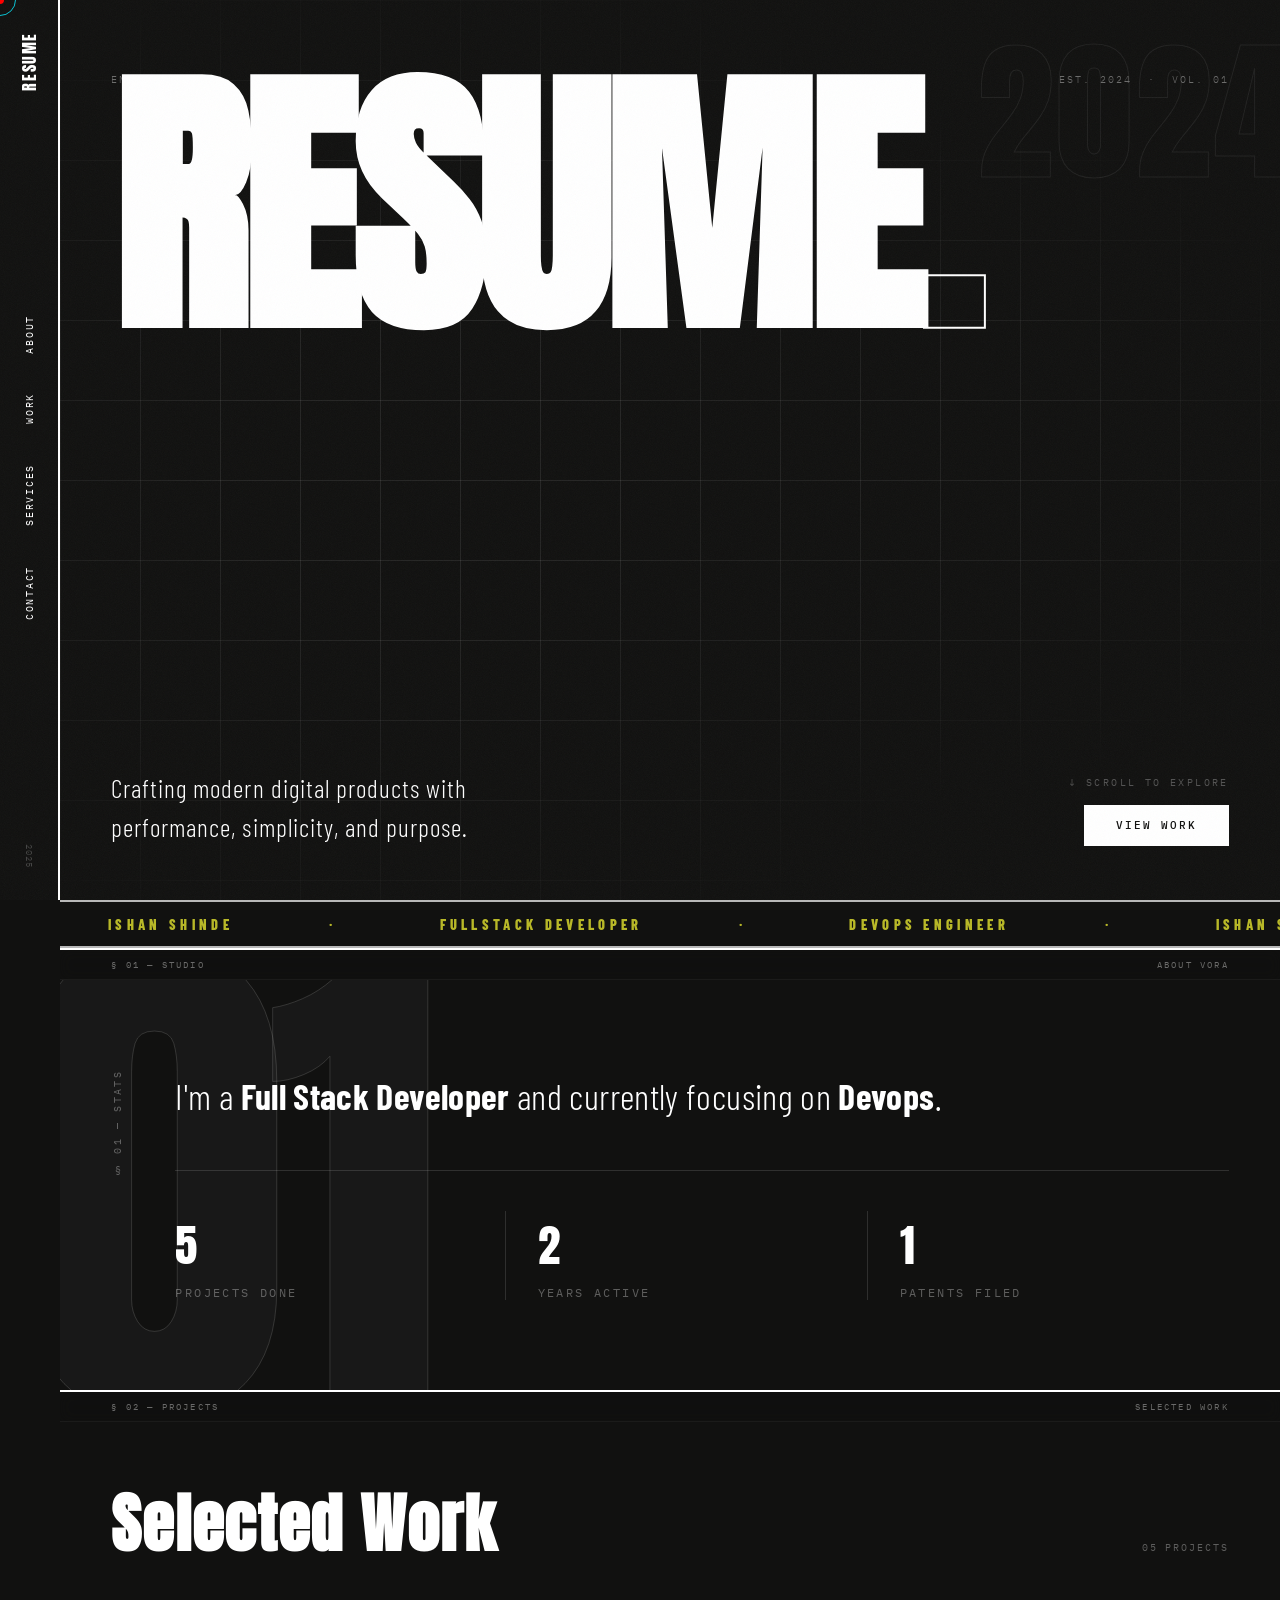
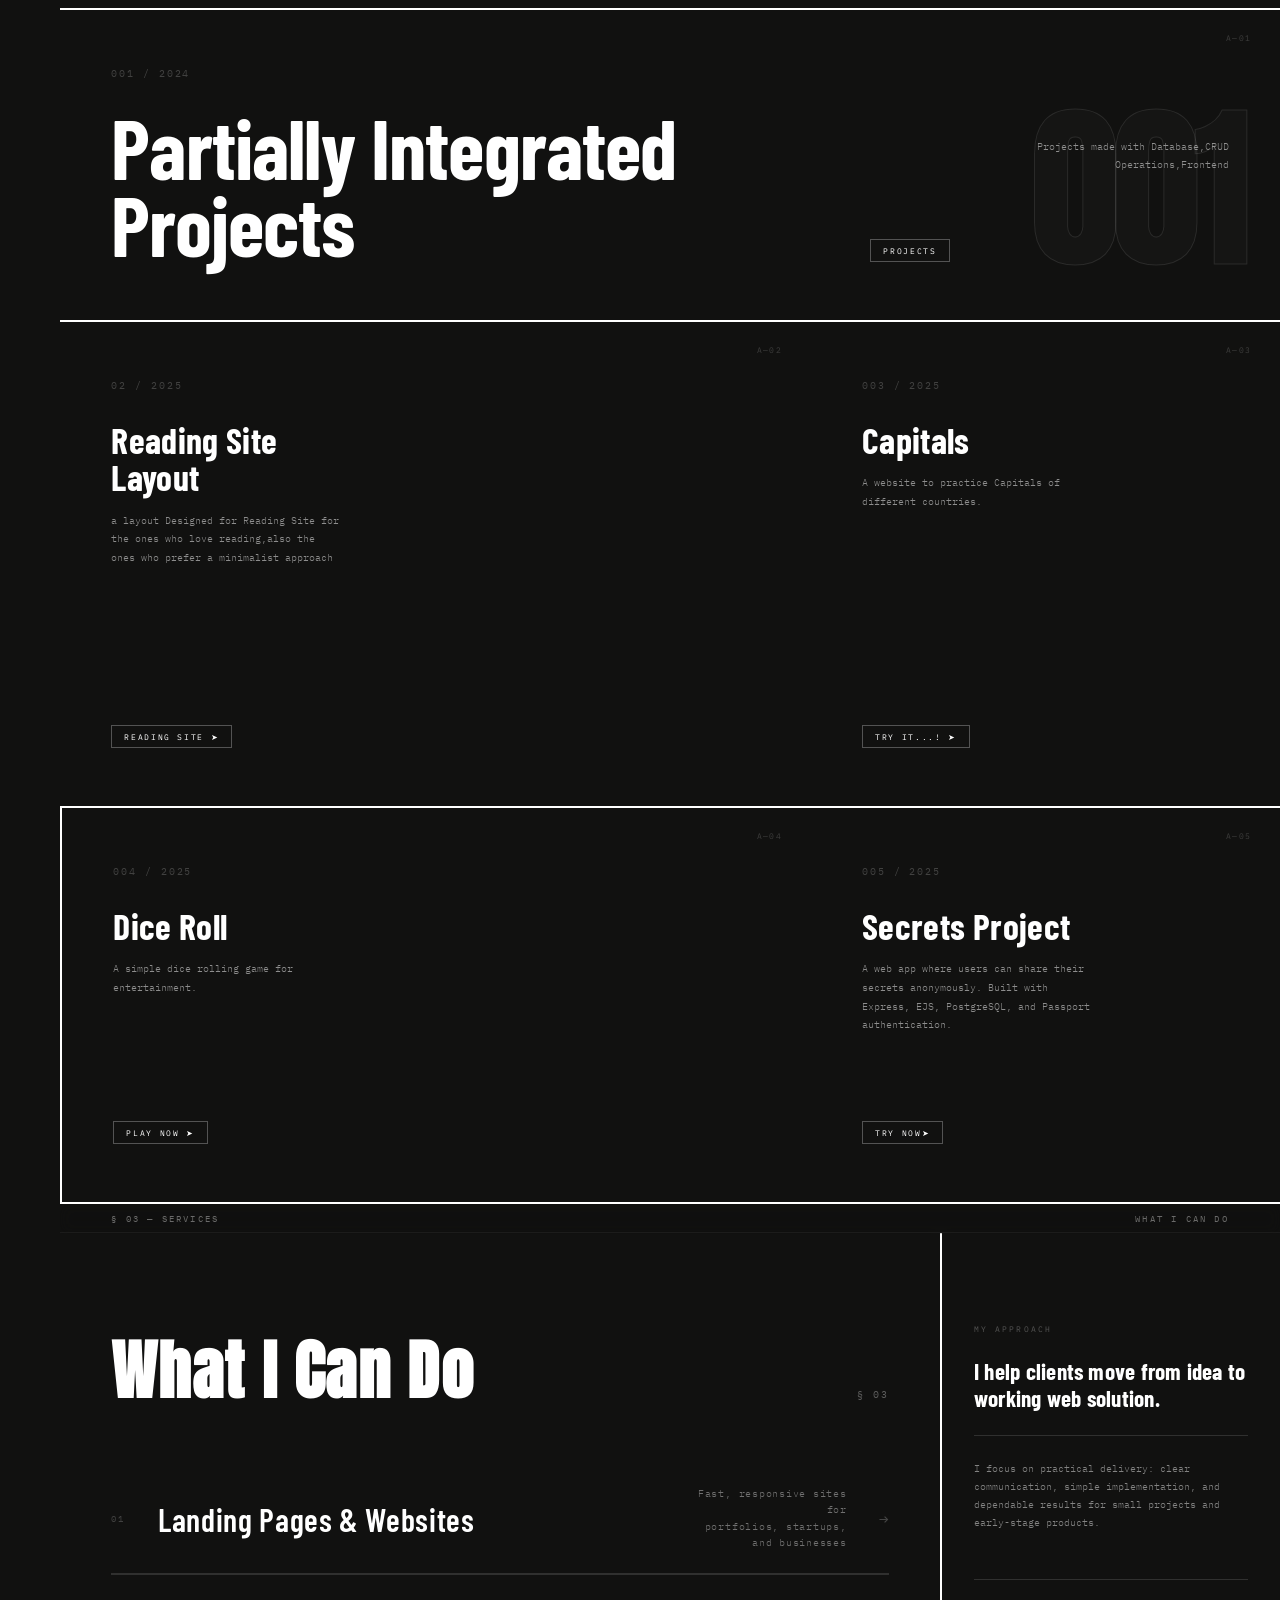
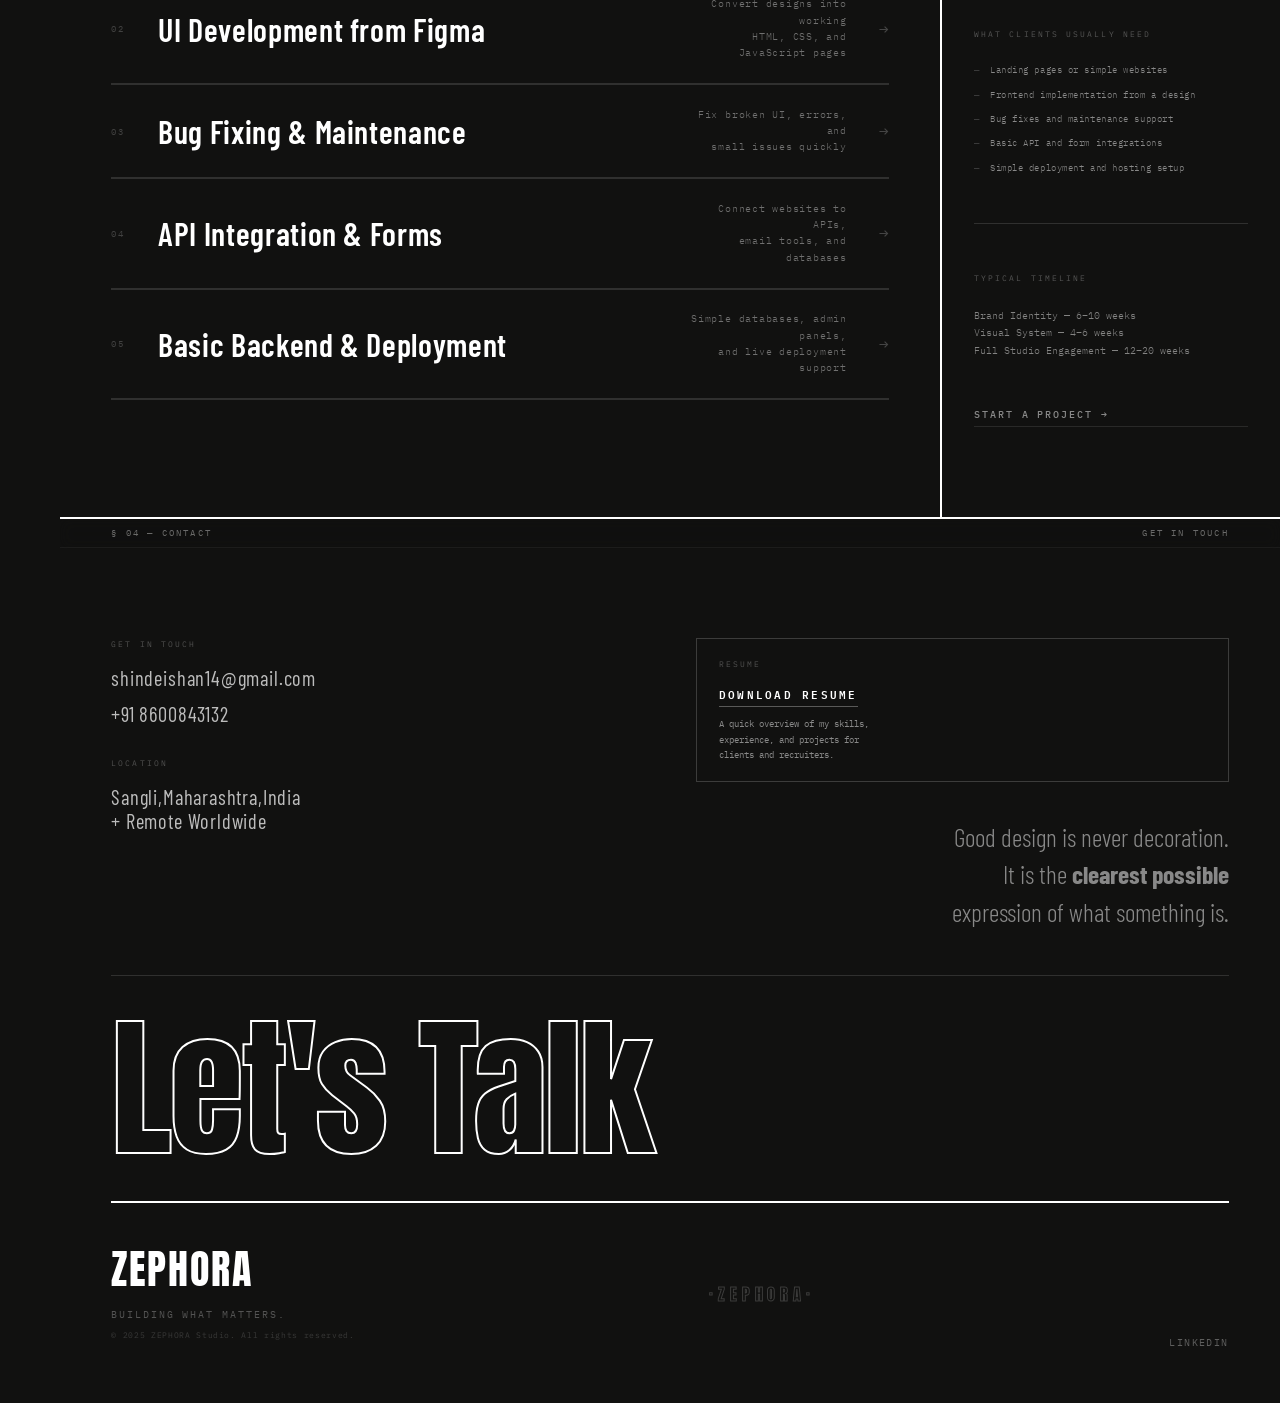
==== commit 506f1a2f: "info update" ====
--- a/index.html
+++ b/index.html
@@ -79,7 +79,7 @@
           </p>
           <div class="about__stats" data-reveal>
             <div class="stat">
-              <span class="stat__value">4</span>
+              <span class="stat__value">5</span>
               <span class="stat__label">Projects Done</span>
             </div>
             <div class="stat">
@@ -103,7 +103,7 @@
       <section id="work">
         <div class="work__header">
           <h2 class="section-title" data-reveal>Selected Work</h2>
-          <span class="section-meta">04 Projects</span>
+          <span class="section-meta">05 Projects</span>
         </div>
 
         <div class="work__grid">
@@ -139,7 +139,7 @@
               <h3 class="work__item-title">Capitals</h3>
               <p class="work__item-desc">A website to practice Capitals of different countries.</p>
             </div>
-            <a href="https://ishan-053.github.io/CAPITALS/" class="work__item-tag">Try It...! ➤</a>
+            <a href="https://capitals-quiz-1.onrender.com" class="work__item-tag">Try It...! ➤</a>
           </div>
 
           <div class="work__item">
@@ -150,6 +150,16 @@
               <p class="work__item-desc">A simple dice rolling game for entertainment.</p>
             </div>
             <a href="https://ishan-053.github.io/dice-roll/" class="work__item-tag">Play Now ➤</a>
+          </div>
+
+          <div class="work__item">
+            <span class="work__item-corner">A—05</span>
+            <div class="work__item-content">
+              <p class="work__item-num">005 / 2025</p>
+              <h3 class="work__item-title">Secrets Project</h3>
+              <p class="work__item-desc">A web app where users can share their secrets anonymously. Built with Express, EJS, PostgreSQL, and Passport authentication.</p>
+            </div>
+            <a href="https://secrets-project-cgrw.onrender.com" class="work__item-tag">Try now➤</a>
           </div>
 
         </div>
--- a/tooplate-vora-bold-style.css
+++ b/tooplate-vora-bold-style.css
@@ -47,6 +47,8 @@
   background: red; border-radius: 50%;
   pointer-events: none; z-index: 9999;
   transform: translate(-50%, -50%);
+  opacity: 1;
+  transition: opacity 0.2s ease;
 }
 #cursor-ring {
   position: fixed; top: 0; left: 0;
@@ -54,7 +56,15 @@
   border: 1px solid rgba(12, 202, 219, 0.96); border-radius: 50%;
   pointer-events: none; z-index: 9998;
   transform: translate(-50%, -50%);
-  transition: transform 0.18s ease, border-color 0.18s ease;
+  transition: transform 0.18s ease, border-color 0.18s ease, opacity 0.2s ease;
+  opacity: 1;
+}
+
+/* Hide cursor on touch devices initially */
+@media (hover: none) and (pointer: coarse) {
+  #cursor-dot, #cursor-ring {
+    opacity: 0;
+  }
 }
 
 /* LAYOUT */
@@ -622,35 +632,196 @@
 /* ══════════════════════════
    RESPONSIVE
 ══════════════════════════ */
+
+/* Tablet & Medium Screens (1200px and below) */
+@media (max-width: 1200px) {
+  .service-row__desc { font-size: 0.55rem; }
+}
+
+/* Large Tablets & Small Desktops (1100px and below) */
 @media (max-width: 1100px) {
   .service-row__desc { display: none; }
-}
+  .about__stats { flex-wrap: wrap; }
+  .stat { min-width: 140px; padding: 0 1.5vw; }
+}
+
+/* Medium Tablets (900px and below) */
 @media (max-width: 900px) {
+  :root { --sidebar: 0; }
+  .sidebar { display: none; }
+  .main { margin-left: 0; }
+  
+  #hero { padding: 0 5vw; min-height: auto; }
+  .hero__headline { font-size: clamp(16vw, 18vw, 22vw); margin-right: -4vw; }
+  .hero__ghost-year { font-size: clamp(4rem, 10vw, 11rem); }
+  .hero__topbar { padding-top: 5vh; font-size: 0.6rem; }
+  
   .work__grid { grid-template-columns: 1fr; }
   .work__item:nth-child(1) { flex-direction: column; align-items: flex-start; min-height: auto; }
   .work__item:nth-child(1) .work__item-aside::before { display: none; }
-  .work__item-aside { align-items: flex-start; min-width: unset; }
+  .work__item-aside { align-items: flex-start; min-width: unset; flex-direction: row; flex-wrap: wrap; gap: 2rem; }
   .work__item-aside .work__item-desc { text-align: left; }
-  .work__item { border-left: none !important; grid-column: auto !important; }
+  .work__item { border-left: none !important; grid-column: auto !important; padding: 3.5vw 5vw; min-height: auto; }
+  
   .contact__info { grid-template-columns: 1fr; }
-  .contact__manifesto { align-self: flex-start; text-align: left; }
+  .contact__manifesto { align-self: flex-start; text-align: left; font-size: clamp(1rem, 1.8vw, 1.5rem); }
+  .contact__big { font-size: clamp(6vw, 10vw, 12vw); margin-right: -2vw; }
   .footer-bar__center { display: none; }
-}
+  
+  #about { padding: 8vh 5vw; gap: 2vw; }
+  .about__label { display: none; }
+  .about__bg-num { font-size: clamp(24vw, 36vw, 42vw); left: -5vw; }
+  .about__text { font-size: clamp(1.3rem, 2.4vw, 2rem); }
+}
+
+/* Small Tablets (768px and below) */
 @media (max-width: 768px) {
+  body { font-size: 16px; }
+  
+  #hero { padding: 0 4vw; min-height: 90vh; }
+  .hero__headline { font-size: clamp(14vw, 16vw, 20vw); line-height: 0.9; margin-right: -3vw; }
+  .hero__topbar { padding-top: 4vh; gap: 1rem; flex-wrap: wrap; }
+  .hero__sub { flex-direction: column; gap: 2rem; align-items: flex-start; padding-bottom: 3vh; margin-top: 2rem; }
+  .hero__tagline { max-width: 90vw; font-size: clamp(1rem, 2vw, 1.3rem); }
+  .hero__cta-wrap { align-items: flex-start; }
+  .hero__scroll { font-size: 0.55rem; }
+  .hero__ghost-year { font-size: clamp(3rem, 8vw, 9rem); top: 2vh; right: -2vw; }
+  
+  .marquee-strip { padding: 0.6rem 0; font-size: 0.75rem; }
+  .marquee-inner span { margin: 0 2rem; }
+  
+  .sticky-label { padding: 0.5rem 4vw; font-size: 0.5rem; }
+  
+  #about { padding: 6vh 4vw; gap: 2rem; flex-direction: column; }
+  .about__content { gap: 2rem; }
+  .about__bg-num { font-size: clamp(20vw, 32vw, 38vw); }
+  .about__stats { flex-wrap: wrap; gap: 1rem; border-top: var(--rule-thin); padding-top: 2rem; }
+  .stat { min-width: 45%; padding: 0 1rem; border-right: none; }
+  .stat:nth-child(odd) { border-right: var(--rule-thin); }
+  .stat__value { font-size: clamp(1.4rem, 2.8vw, 2.5rem); }
+  
+  .work__header { padding: 4vh 4vw 3vh 4vw; flex-direction: column; gap: 1rem; }
+  .section-title { font-size: clamp(2rem, 4vw, 4rem); }
+  .work__item { padding: 3vw 4vw; border-top: var(--rule); }
+  .work__item-title { font-size: clamp(1.4rem, 2.4vw, 2.2rem); }
+  .work__item:nth-child(1) .work__item-title { font-size: clamp(2.2rem, 4.5vw, 5rem); }
+  .work__item-num { margin-bottom: 1rem; font-size: 0.55rem; }
+  .work__item-tag { font-size: 0.48rem; margin-top: 1.5rem; }
+  
   .services__body { grid-template-columns: 1fr; }
-  .services__right { border-left: none; border-top: var(--rule); padding: 6vh 4vw; }
+  .services__left { padding: 6vh 4vw; }
+  .services__right { border-left: none; border-top: var(--rule); padding: 4vh 4vw; }
+  .services__header { flex-direction: column; gap: 0.5rem; margin-bottom: 3vh; }
+  .service-row { padding: 1.8vh 0; gap: 1.5rem; }
   .service-panel__inner { padding-left: 0 !important; }
   .service-panel.open .service-panel__inner { padding: 1.5vh 0 2.5vh 0; }
-  .sp-block { grid-template-columns: 90px 1fr; gap: 0 4vw; }
-}
-@media (max-width: 640px) {
-  .hero__tagline { max-width: 80vw; }
-  .hero__sub { flex-direction: column; gap: 2rem; align-items: flex-start; }
-  .services__header { flex-direction: column; gap: 0.5rem; }
-  .footer-bar { flex-direction: column; align-items: flex-start; }
-  .work__item-slug { font-size: 0.48rem; }
-}
-@media (max-width: 420px) {
-  .sp-block { grid-template-columns: 1fr; gap: 0.3rem 0; }
-  .sp-block__label { padding-top: 0; }
-}
+  .sp-block { grid-template-columns: 80px 1fr; gap: 0 2vw; }
+  .sp-block__title { font-size: clamp(0.9rem, 1.2vw, 1.1rem); }
+  .srv-panel__heading { font-size: clamp(1rem, 1.6vw, 1.3rem); }
+  
+  #contact { padding: 8vh 4vw 4vh 4vw; gap: 3vh; }
+  .contact__info { grid-template-columns: 1fr; gap: 2vw; padding-bottom: 3vh; }
+  .contact__info-value { font-size: clamp(0.9rem, 1.4vw, 1.1rem); }
+  .contact__manifesto { font-size: clamp(1rem, 1.8vw, 1.3rem); max-width: 90vw; }
+  .contact__big { font-size: clamp(5vw, 8vw, 10vw); }
+  
+  .footer-bar { flex-direction: column; align-items: flex-start; gap: 1.5rem; }
+  .footer-logo { font-size: 1.8rem; }
+}
+
+/* Small Phones (600px and below) */
+@media (max-width: 600px) {
+  :root { --sidebar: 0; }
+  
+  #hero { min-height: 85vh; padding: 0 5vw; }
+  .hero__headline { font-size: clamp(12vw, 14vw, 18vw); margin-right: -2vw; }
+  .hero__topbar { padding-top: 3vh; font-size: 0.55rem; }
+  .hero__tagline { font-size: clamp(0.95rem, 2vw, 1.15rem); max-width: 95vw; }
+  .hero__ghost-year { font-size: clamp(2.5rem, 6vw, 8rem); right: -3vw; }
+  
+  .marquee-strip { font-size: 0.65rem; padding: 0.5rem 0; }
+  .marquee-inner span { margin: 0 1.5rem; }
+  
+  #about { padding: 5vh 5vw; gap: 1.5rem; }
+  .about__bg-num { font-size: clamp(16vw, 28vw, 35vw); left: -8vw; }
+  .about__text { font-size: clamp(1.1rem, 1.8vw, 1.4rem); }
+  .about__stats { gap: 0.5rem; flex-direction: row; padding-top: 1.5rem; }
+  .stat { min-width: auto; flex: 1; padding: 0.5rem; border-right: none; border-bottom: var(--rule-thin); text-align: center; }
+  .stat:nth-child(odd) { border-right: none; border-bottom: var(--rule-thin); }
+  .stat:last-child { border-bottom: none; }
+  .stat__value { font-size: clamp(1.2rem, 2.2vw, 2rem); }
+  .stat__label { font-size: 0.65rem; }
+  
+  .work__header { padding: 3vh 5vw 2vh 5vw; }
+  .section-title { font-size: clamp(1.8rem, 3.5vw, 3.5rem); }
+  .work__item { padding: 2.5vw 5vw; border-top: var(--rule); min-height: auto; }
+  .work__item-corner { top: 1rem; right: 1.2rem; font-size: 0.48rem; }
+  .work__item-title { font-size: clamp(1.2rem, 2vw, 1.8rem); }
+  .work__item:nth-child(1) .work__item-title { font-size: clamp(1.8rem, 3.5vw, 4rem); }
+  .work__item-num { margin-bottom: 0.8rem; font-size: 0.5rem; }
+  .work__item-desc { font-size: 0.55rem; max-width: 80vw; }
+  .work__item-tag { font-size: 0.46rem; margin-top: 1rem; padding: 0.25rem 0.6rem; }
+  
+  .services__left { padding: 5vh 5vw; }
+  .services__right { padding: 3vh 5vw; }
+  .service-row { padding: 1.5vh 0; gap: 1rem; }
+  .service-row__num { width: 2.5ch; }
+  .service-row__name { font-size: clamp(1.2rem, 2.2vw, 1.8rem); }
+  .sp-block { grid-template-columns: 1fr; gap: 0.2rem 0; }
+  .sp-block__label { display: none; }
+  .sp-block__title { font-size: clamp(0.85rem, 1vw, 1rem); }
+  .sp-block__text { font-size: 0.53rem; }
+  .srv-panel__label { font-size: 0.48rem; }
+  .srv-panel__heading { font-size: clamp(0.95rem, 1.4vw, 1.1rem); }
+  .srv-panel__text { font-size: 0.55rem; }
+  .srv-panel__list li { font-size: 0.52rem; padding-left: 0.8rem; }
+  .srv-panel__cta { font-size: 0.55rem; }
+  
+  #contact { padding: 6vh 5vw 3vh 5vw; gap: 2.5vh; }
+  .contact__info { grid-template-columns: 1fr; gap: 2vw; padding-bottom: 2vh; }
+  .contact__info-label { font-size: 0.48rem; }
+  .contact__info-value { font-size: clamp(0.85rem, 1.2vw, 1rem); }
+  .contact__manifesto { font-size: clamp(0.95rem, 1.5vw, 1.15rem); max-width: 95vw; }
+  .contact__big { font-size: clamp(4vw, 6.5vw, 9vw); margin-right: -1vw; }
+  .resume-download { padding: 1rem 1.1rem; margin-bottom: 1rem; }
+  .resume-download__link { font-size: 0.65rem; }
+  .resume-download__text { font-size: 0.52rem; max-width: 90vw; }
+  
+  .footer-bar { padding-top: 2vh; gap: 1rem; }
+  .footer-logo { font-size: 1.5rem; }
+  .footer-tagline { font-size: 0.5rem; }
+  .footer-link { font-size: 0.55rem; }
+}
+
+/* Extra Small Phones (480px and below) */
+@media (max-width: 480px) {
+  #hero { min-height: 80vh; padding: 0 4vw; }
+  .hero__headline { font-size: clamp(10vw, 12vw, 16vw); margin-right: -1vw; }
+  .hero__topbar { padding-top: 2.5vh; font-size: 0.5rem; flex-direction: column; gap: 0.5rem; align-items: flex-start; }
+  .hero__tagline { font-size: clamp(0.9rem, 1.6vw, 1.1rem); }
+  .hero__cta-wrap { width: 100%; }
+  .hero__scroll { font-size: 0.5rem; }
+  .btn { font-size: 0.65rem; padding: 0.7rem 1.5rem; }
+  
+  .marquee-strip { font-size: 0.6rem; }
+  .marquee-inner span { margin: 0 1rem; }
+  
+  #about { padding: 4vh 4vw; }
+  .about__text { font-size: clamp(1rem, 1.6vw, 1.2rem); }
+  .about__stats { flex-direction: column; padding-top: 1rem; }
+  .stat { border-right: none; border-bottom: var(--rule-thin); padding: 1rem 0; text-align: center; }
+  .stat:last-child { border-bottom: none; }
+  
+  .work__item { padding: 2vw 4vw; }
+  .work__item-title { font-size: clamp(1rem, 1.8vw, 1.6rem); }
+  .work__item-desc { font-size: 0.5rem; }
+  
+  .services__left { padding: 4vh 4vw; }
+  .service-row { padding: 1.2vh 0; gap: 0.8rem; }
+  .service-row__name { font-size: clamp(1rem, 2vw, 1.5rem); }
+  
+  #contact { padding: 5vh 4vw 2vh 4vw; }
+  .contact__big { font-size: clamp(3.5vw, 5vw, 8vw); }
+  
+  .footer-logo { font-size: 1.3rem; }
+}
